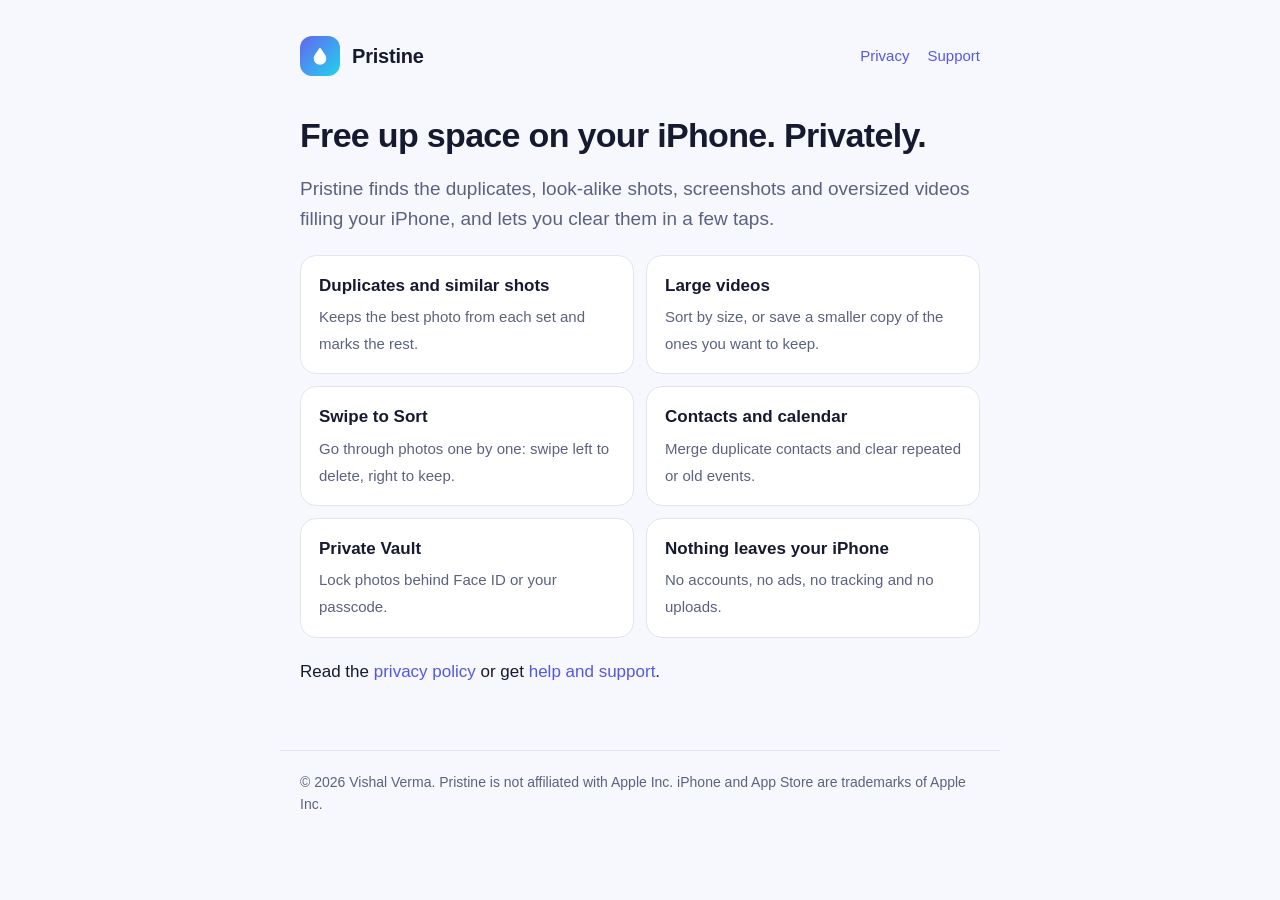
==== index.html @ 61d77c99 "Add Pristine privacy policy, support and home pages Co-Authored-By: Claude Sonnet 5.5 <noreply@anthr" ====
<!doctype html>
<html lang="en">
<head>
<meta charset="utf-8"><meta name="viewport" content="width=device-width, initial-scale=1"><link rel="stylesheet" href="style.css">
<title>Pristine</title>
<meta name="description" content="Pristine finds duplicate and similar photos, large videos, duplicate contacts and calendar clutter on your iPhone. Everything stays on your device.">
</head>
<body>
<header>
  <a class="brand" href="index.html" style="display:flex;align-items:center;gap:12px;color:inherit;text-decoration:none"><span class="mark" aria-hidden="true"><svg viewBox="0 0 24 24"><path d="M12 2.5c.4 0 .8.2 1 .6 2.4 4 6.5 7.8 6.5 12a7.5 7.5 0 0 1-15 0c0-4.2 4.1-8 6.5-12 .2-.4.6-.6 1-.6Z"/></svg></span> Pristine</a>
  <nav aria-label="Pages"><a href="privacy.html">Privacy</a><a href="support.html">Support</a></nav>
</header>
<main>
  <h1>Free up space on your iPhone. Privately.</h1>
  <p class="lead">Pristine finds the duplicates, look-alike shots, screenshots and oversized videos filling your iPhone, and lets you clear them in a few taps.</p>
  <div class="cards">
    <div class="card"><strong>Duplicates and similar shots</strong><span>Keeps the best photo from each set and marks the rest.</span></div>
    <div class="card"><strong>Large videos</strong><span>Sort by size, or save a smaller copy of the ones you want to keep.</span></div>
    <div class="card"><strong>Swipe to Sort</strong><span>Go through photos one by one: swipe left to delete, right to keep.</span></div>
    <div class="card"><strong>Contacts and calendar</strong><span>Merge duplicate contacts and clear repeated or old events.</span></div>
    <div class="card"><strong>Private Vault</strong><span>Lock photos behind Face ID or your passcode.</span></div>
    <div class="card"><strong>Nothing leaves your iPhone</strong><span>No accounts, no ads, no tracking and no uploads.</span></div>
  </div>
  <p>Read the <a href="privacy.html">privacy policy</a> or get <a href="support.html">help and support</a>.</p>
</main>
<footer>&copy; 2026 Vishal Verma. Pristine is not affiliated with Apple Inc. iPhone and App Store are trademarks of Apple Inc.</footer>
</body>
</html>
---- style.css ----
:root {
  --bg: #f7f8fd;
  --card: #ffffff;
  --fg: #151a30;
  --muted: #5a6280;
  --line: #e1e5f2;
  --accent: #5457e6;
  --accent-soft: #eceefe;
}
@media (prefers-color-scheme: dark) {
  :root {
    --bg: #0b1026;
    --card: #131a38;
    --fg: #eef0ff;
    --muted: #a3abcc;
    --line: #232c55;
    --accent: #8b8ef5;
    --accent-soft: #1c2352;
  }
}
* { box-sizing: border-box; }
html { -webkit-text-size-adjust: 100%; }
body {
  margin: 0;
  background: var(--bg);
  color: var(--fg);
  font: 17px/1.6 -apple-system, BlinkMacSystemFont, "SF Pro Text", "Segoe UI", Roboto, Helvetica, Arial, sans-serif;
}
header, main, footer {
  width: min(720px, 100%);
  margin: 0 auto;
  padding-left: max(20px, env(safe-area-inset-left));
  padding-right: max(20px, env(safe-area-inset-right));
}
header { padding-top: 36px; padding-bottom: 8px; display: flex; align-items: center; gap: 12px; }
.mark {
  width: 40px; height: 40px; border-radius: 12px;
  background: linear-gradient(135deg, #6366f1, #22d3ee);
  display: grid; place-items: center; flex: none;
}
.mark svg { width: 20px; height: 20px; fill: #fff; }
.brand { font-weight: 700; font-size: 20px; letter-spacing: -0.01em; }
nav { margin-left: auto; display: flex; gap: 18px; font-size: 15px; }
a { color: var(--accent); text-decoration: none; }
a:hover { text-decoration: underline; }
a:focus-visible { outline: 3px solid var(--accent); outline-offset: 3px; border-radius: 4px; }
main { padding-top: 24px; padding-bottom: 48px; }
h1 { font-size: 34px; line-height: 1.15; letter-spacing: -0.02em; margin: 8px 0 6px; text-wrap: balance; }
h2 { font-size: 22px; line-height: 1.25; margin: 40px 0 8px; letter-spacing: -0.01em; text-wrap: balance; }
p, li { max-width: 65ch; }
.lead { font-size: 19px; color: var(--muted); }
.meta { color: var(--muted); font-size: 15px; margin: 0 0 28px; }
.summary {
  background: var(--accent-soft); border: 1px solid var(--line); border-radius: 16px;
  padding: 18px 20px; margin: 20px 0;
}
.summary p { margin: 0 0 8px; }
.summary p:last-child { margin: 0; }
table { width: 100%; border-collapse: collapse; margin: 12px 0; font-size: 16px; }
.table-wrap { overflow-x: auto; border: 1px solid var(--line); border-radius: 14px; background: var(--card); }
th, td { text-align: left; padding: 12px 14px; border-bottom: 1px solid var(--line); vertical-align: top; }
th { font-size: 13px; text-transform: uppercase; letter-spacing: 0.06em; color: var(--muted); }
tr:last-child td { border-bottom: 0; }
td:first-child { font-weight: 600; white-space: nowrap; }
details { background: var(--card); border: 1px solid var(--line); border-radius: 14px; padding: 4px 18px; margin: 10px 0; }
summary { cursor: pointer; padding: 12px 0; font-weight: 600; }
details p { margin: 0 0 14px; }
.cards { display: grid; gap: 12px; grid-template-columns: repeat(auto-fit, minmax(220px, 1fr)); margin: 20px 0; }
.card { background: var(--card); border: 1px solid var(--line); border-radius: 16px; padding: 16px 18px; }
.card strong { display: block; margin-bottom: 4px; }
.card span { color: var(--muted); font-size: 15px; }
footer { padding-top: 20px; padding-bottom: 40px; color: var(--muted); font-size: 14px; border-top: 1px solid var(--line); }
footer a { color: inherit; text-decoration: underline; }
@media (max-width: 480px) { h1 { font-size: 29px; } td:first-child { white-space: normal; } }
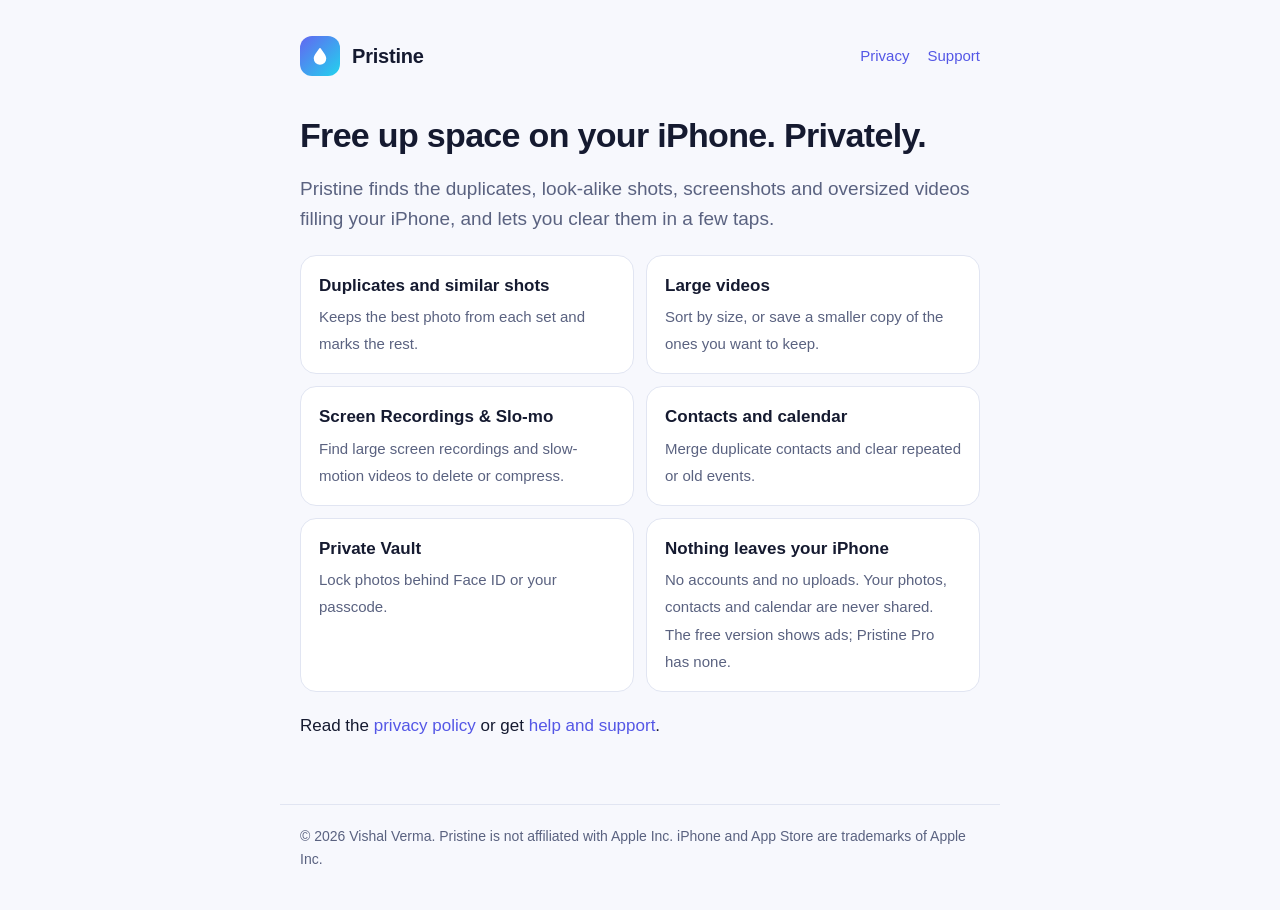
==== commit a4cdd922: "Update privacy policy and support pages for ads, tips and bills" ====
--- a/index.html
+++ b/index.html
@@ -16,10 +16,10 @@
   <div class="cards">
     <div class="card"><strong>Duplicates and similar shots</strong><span>Keeps the best photo from each set and marks the rest.</span></div>
     <div class="card"><strong>Large videos</strong><span>Sort by size, or save a smaller copy of the ones you want to keep.</span></div>
-    <div class="card"><strong>Swipe to Sort</strong><span>Go through photos one by one: swipe left to delete, right to keep.</span></div>
+    <div class="card"><strong>Screen Recordings &amp; Slo-mo</strong><span>Find large screen recordings and slow-motion videos to delete or compress.</span></div>
     <div class="card"><strong>Contacts and calendar</strong><span>Merge duplicate contacts and clear repeated or old events.</span></div>
     <div class="card"><strong>Private Vault</strong><span>Lock photos behind Face ID or your passcode.</span></div>
-    <div class="card"><strong>Nothing leaves your iPhone</strong><span>No accounts, no ads, no tracking and no uploads.</span></div>
+    <div class="card"><strong>Nothing leaves your iPhone</strong><span>No accounts and no uploads. Your photos, contacts and calendar are never shared. The free version shows ads; Pristine Pro has none.</span></div>
   </div>
   <p>Read the <a href="privacy.html">privacy policy</a> or get <a href="support.html">help and support</a>.</p>
 </main>
